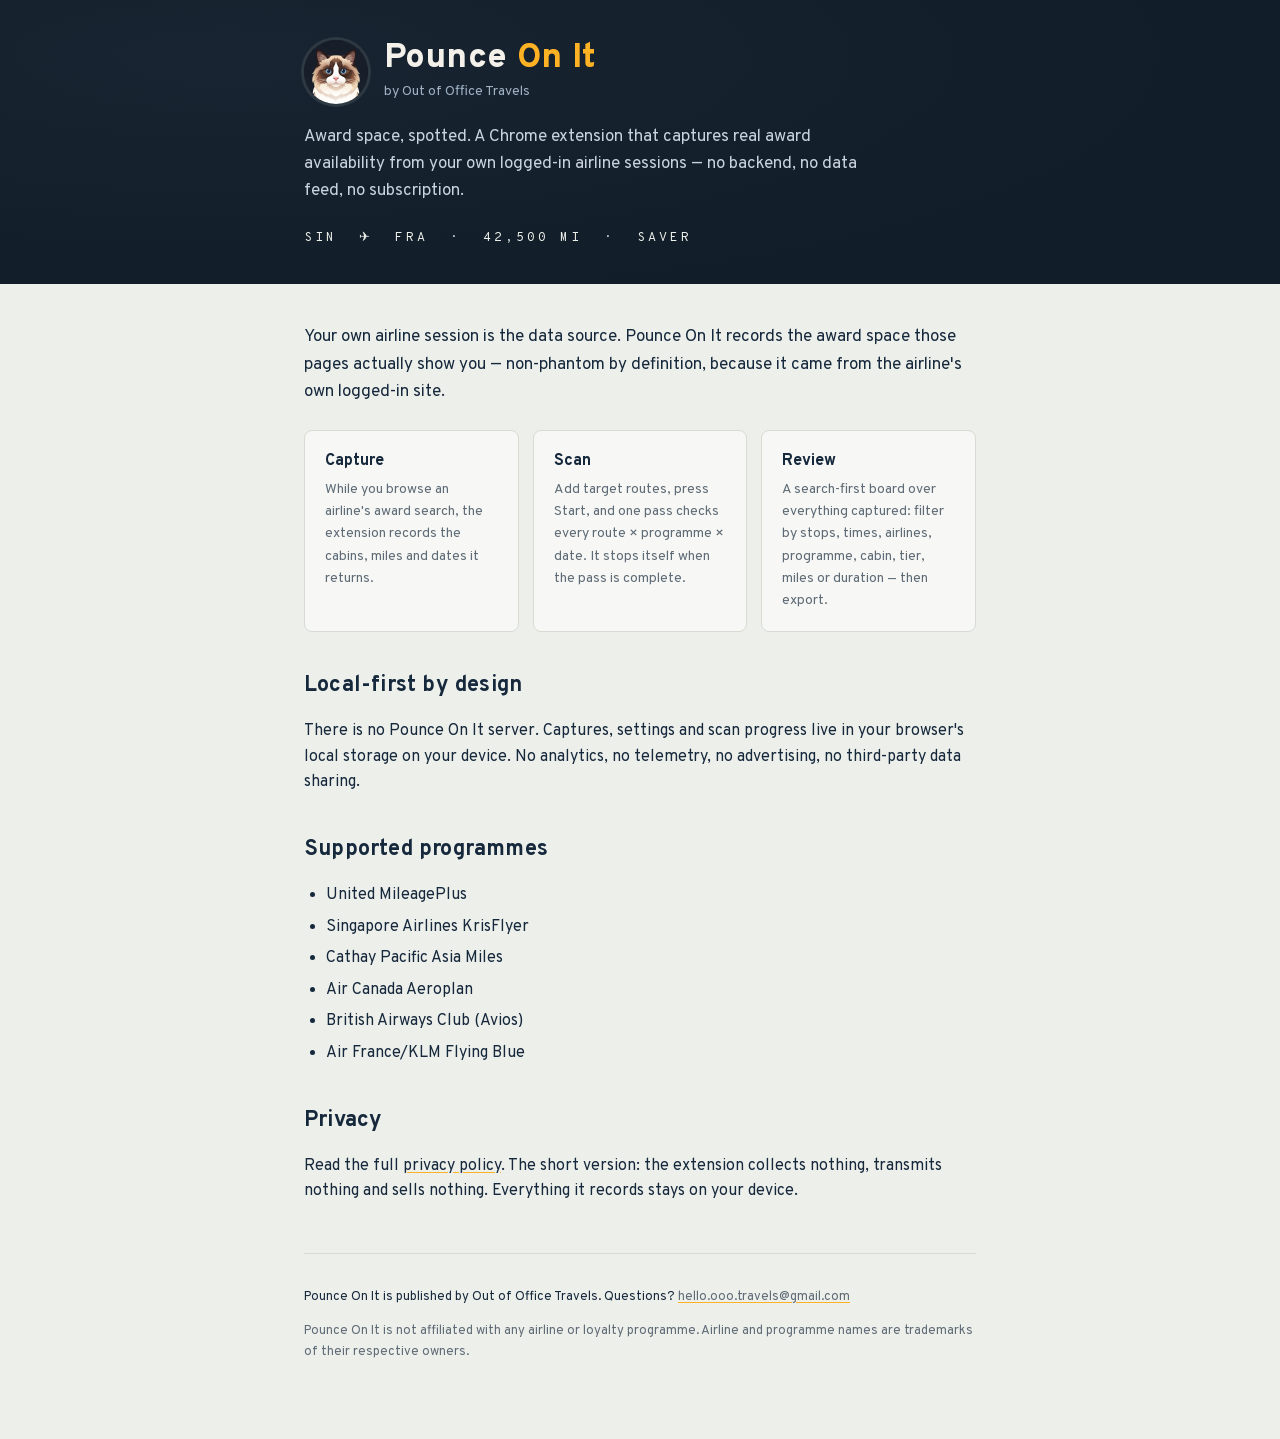
==== index.html @ 4fceac23 "Pounce On It: landing page and privacy policy Co-Authored-By: Claude Code <noreply@anthropic.com>" ====
<!doctype html>
<html lang="en">
<head>
<meta charset="utf-8">
<meta name="viewport" content="width=device-width, initial-scale=1">
<title>Pounce On It — award space, spotted</title>
<meta name="description" content="A local-first Chrome extension that captures award flight availability from your own airline sessions and scans target routes.">
<link rel="icon" href="assets/icon128.png">
<link rel="stylesheet" href="style.css">
</head>
<body>

<header class="hero">
  <div class="wrap">
    <div class="brand">
      <img src="assets/cat.jpg" alt="Pounce, the cat">
      <div>
        <h1>Pounce <em>On It</em></h1>
        <p class="by">by Out of Office Travels</p>
      </div>
    </div>
    <p class="tagline">Award space, spotted. A Chrome extension that captures real award availability from your own logged-in airline sessions — no backend, no data feed, no subscription.</p>
    <div class="route">SIN &nbsp;✈&nbsp; FRA &nbsp;·&nbsp; 42,500 MI &nbsp;·&nbsp; SAVER</div>
  </div>
</header>

<main class="wrap">

  <p class="lede">Your own airline session is the data source. Pounce On It records the award space those pages actually show you — non-phantom by definition, because it came from the airline's own logged-in site.</p>

  <div class="points">
    <div class="card">
      <h3>Capture</h3>
      <p>While you browse an airline's award search, the extension records the cabins, miles and dates it returns.</p>
    </div>
    <div class="card">
      <h3>Scan</h3>
      <p>Add target routes, press Start, and one pass checks every route × programme × date. It stops itself when the pass is complete.</p>
    </div>
    <div class="card">
      <h3>Review</h3>
      <p>A search-first board over everything captured: filter by stops, times, airlines, programme, cabin, tier, miles or duration — then export.</p>
    </div>
  </div>

  <h2>Local-first by design</h2>
  <p>There is no Pounce On It server. Captures, settings and scan progress live in your browser's local storage on your device. No analytics, no telemetry, no advertising, no third-party data sharing.</p>

  <h2>Supported programmes</h2>
  <ul>
    <li>United MileagePlus</li>
    <li>Singapore Airlines KrisFlyer</li>
    <li>Cathay Pacific Asia Miles</li>
    <li>Air Canada Aeroplan</li>
    <li>British Airways Club (Avios)</li>
    <li>Air France/KLM Flying Blue</li>
  </ul>

  <h2>Privacy</h2>
  <p>Read the full <a href="privacy.html">privacy policy</a>. The short version: the extension collects nothing, transmits nothing and sells nothing. Everything it records stays on your device.</p>

  <footer>
    <p>Pounce On It is published by Out of Office Travels. Questions? <a href="mailto:hello.ooo.travels@gmail.com">hello.ooo.travels@gmail.com</a></p>
    <p class="small">Pounce On It is not affiliated with any airline or loyalty programme. Airline and programme names are trademarks of their respective owners.</p>
  </footer>

</main>
</body>
</html>
---- style.css ----
/* Pounce On It — site styles. Self-hosted fonts, no third-party requests. */
@font-face {
  font-family: 'Overpass';
  src: url('assets/overpass.woff2') format('woff2');
  font-weight: 100 900;
  font-display: swap;
}
@font-face {
  font-family: 'Overpass Mono';
  src: url('assets/overpass-mono.woff2') format('woff2');
  font-weight: 100 900;
  font-display: swap;
}

:root {
  --board: #111d28;
  --board-hi: #182431;
  --concourse: #edefea;
  --surface: #f7f8f5;
  --ink: #16283c;
  --dim: #5f6b76;
  --signal: #ffb224;
  --line: #d8dbd3;
  --font-ui: 'Overpass', system-ui, sans-serif;
  --font-mono: 'Overpass Mono', ui-monospace, monospace;
}

* { box-sizing: border-box; }

body {
  margin: 0;
  font-family: var(--font-ui);
  color: var(--ink);
  background: var(--concourse);
  line-height: 1.6;
  -webkit-font-smoothing: antialiased;
}

a { color: var(--ink); text-decoration-color: var(--signal); text-underline-offset: 2px; }
a:hover { text-decoration-color: var(--ink); }

.wrap { max-width: 720px; margin: 0 auto; padding: 0 24px 64px; }

header.hero {
  background: var(--board);
  background-image: radial-gradient(120% 140% at 18% 20%, var(--board-hi) 0%, var(--board) 62%);
  color: #f3f1ea;
  padding: 40px 0 36px;
  margin-bottom: 40px;
}
header.hero .wrap { padding-bottom: 0; }
.brand { display: flex; align-items: center; gap: 16px; }
.brand img { width: 64px; height: 64px; border-radius: 50%; object-fit: cover; box-shadow: 0 0 0 3px rgba(237,239,234,.10); }
.brand h1 { margin: 0; font-size: 34px; font-weight: 800; letter-spacing: .4px; line-height: 1.05; }
.brand h1 em { font-style: normal; color: var(--signal); }
.brand .by { margin: 4px 0 0; color: #9fb0c2; font-size: 14px; }
.tagline { margin: 20px 0 0; color: #c9d3dd; font-size: 17px; max-width: 52ch; }
.route {
  margin-top: 22px; font-family: var(--font-mono); font-size: 13px;
  letter-spacing: 3px; color: #edefea;
}

h2 { font-size: 22px; margin: 36px 0 8px; letter-spacing: .2px; }
h3 { font-size: 16px; margin: 26px 0 4px; }
p, li { color: var(--ink); }
.lede { font-size: 17px; }

.card {
  background: var(--surface);
  border: 1px solid var(--line);
  border-radius: 8px;
  padding: 18px 20px;
  margin: 16px 0;
}

.points { display: grid; grid-template-columns: repeat(auto-fit, minmax(200px, 1fr)); gap: 14px; margin: 24px 0; }
.points .card { margin: 0; }
.points h3 { margin-top: 0; }
.points p { margin: 4px 0 0; color: var(--dim); font-size: 14px; }

.mono { font-family: var(--font-mono); }
.small { font-size: 13px; color: var(--dim); }
.amber { color: #8a5a00; }
hr { border: 0; border-top: 1px solid var(--line); margin: 32px 0; }

footer { margin-top: 48px; padding-top: 20px; border-top: 1px solid var(--line); font-size: 13px; color: var(--dim); }
footer a { color: var(--dim); }

ul { padding-left: 22px; }
li { margin: 6px 0; }

@media (max-width: 520px) {
  .brand h1 { font-size: 26px; }
  header.hero { padding: 30px 0 28px; }
}
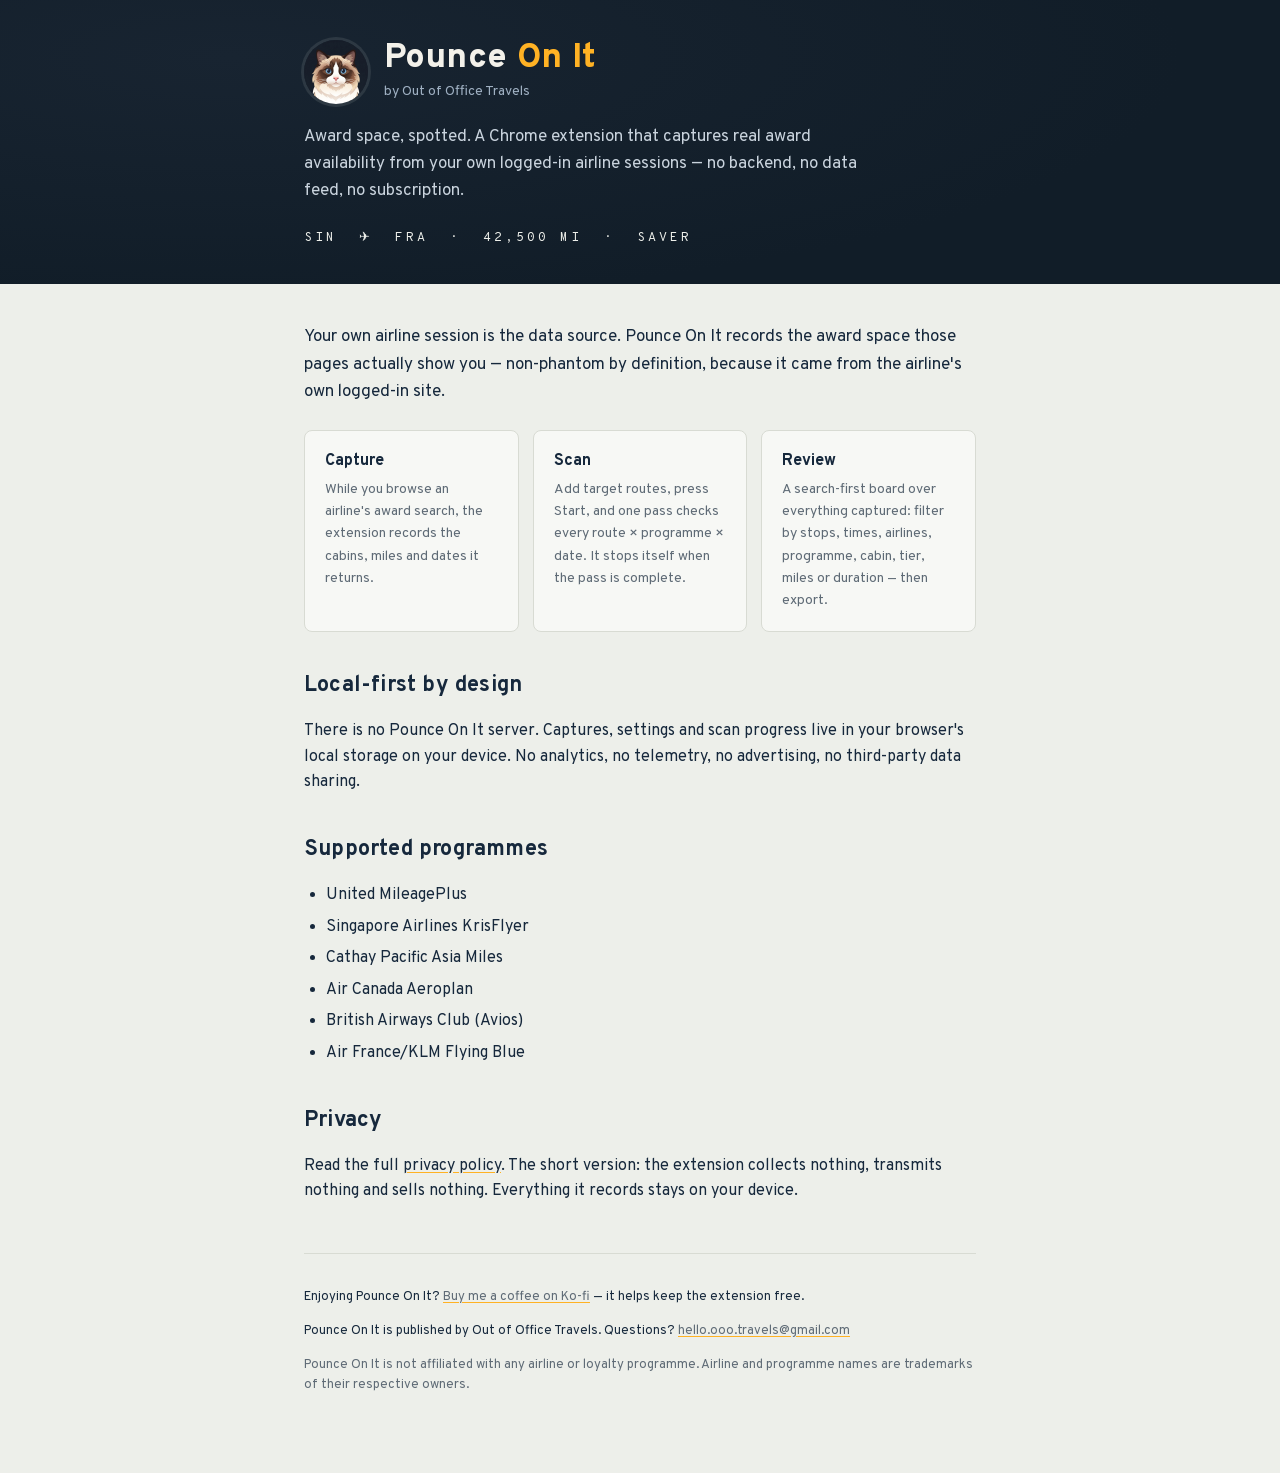
==== commit 26b9fac0: "Landing page: add the Ko-fi support link Co-Authored-By: Claude Code <noreply@anthropic.com>" ====
--- a/index.html
+++ b/index.html
@@ -60,6 +60,7 @@
   <p>Read the full <a href="privacy.html">privacy policy</a>. The short version: the extension collects nothing, transmits nothing and sells nothing. Everything it records stays on your device.</p>
 
   <footer>
+    <p>Enjoying Pounce On It? <a href="https://ko-fi.com/pounceonit" rel="noopener">Buy me a coffee on Ko-fi</a> — it helps keep the extension free.</p>
     <p>Pounce On It is published by Out of Office Travels. Questions? <a href="mailto:hello.ooo.travels@gmail.com">hello.ooo.travels@gmail.com</a></p>
     <p class="small">Pounce On It is not affiliated with any airline or loyalty programme. Airline and programme names are trademarks of their respective owners.</p>
   </footer>
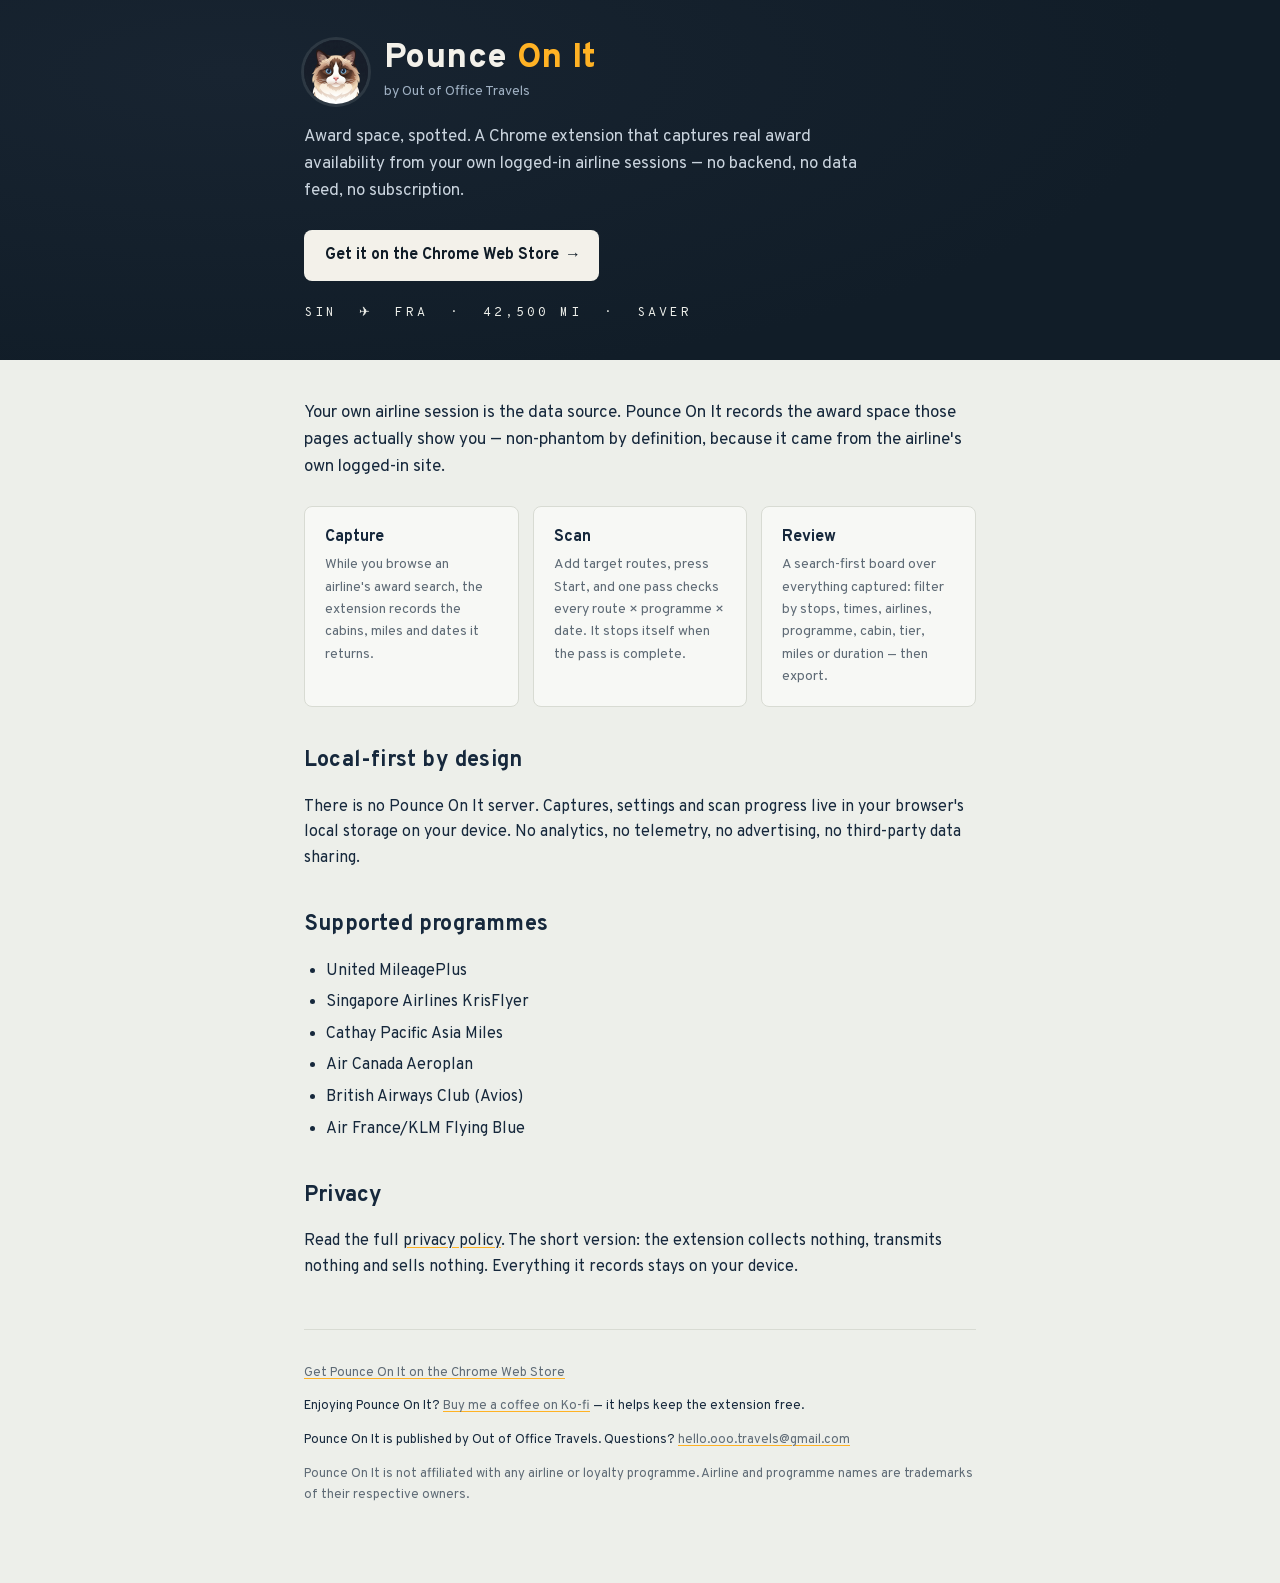
==== commit 6bc17b3e: "Landing page: link to the live Chrome Web Store listing Co-Authored-By: Claude Code <noreply@anthrop" ====
--- a/index.html
+++ b/index.html
@@ -20,6 +20,7 @@
       </div>
     </div>
     <p class="tagline">Award space, spotted. A Chrome extension that captures real award availability from your own logged-in airline sessions — no backend, no data feed, no subscription.</p>
+    <a class="cta" href="https://chromewebstore.google.com/detail/pounce-on-it/mpbnnfpoplcjcphoocicpicaakjgaaab" rel="noopener">Get it on the Chrome Web Store <span class="arrow" aria-hidden="true">→</span></a>
     <div class="route">SIN &nbsp;✈&nbsp; FRA &nbsp;·&nbsp; 42,500 MI &nbsp;·&nbsp; SAVER</div>
   </div>
 </header>
@@ -60,6 +61,7 @@
   <p>Read the full <a href="privacy.html">privacy policy</a>. The short version: the extension collects nothing, transmits nothing and sells nothing. Everything it records stays on your device.</p>
 
   <footer>
+    <p><a href="https://chromewebstore.google.com/detail/pounce-on-it/mpbnnfpoplcjcphoocicpicaakjgaaab" rel="noopener">Get Pounce On It on the Chrome Web Store</a></p>
     <p>Enjoying Pounce On It? <a href="https://ko-fi.com/pounceonit" rel="noopener">Buy me a coffee on Ko-fi</a> — it helps keep the extension free.</p>
     <p>Pounce On It is published by Out of Office Travels. Questions? <a href="mailto:hello.ooo.travels@gmail.com">hello.ooo.travels@gmail.com</a></p>
     <p class="small">Pounce On It is not affiliated with any airline or loyalty programme. Airline and programme names are trademarks of their respective owners.</p>
--- a/style.css
+++ b/style.css
@@ -60,6 +60,16 @@
   letter-spacing: 3px; color: #edefea;
 }
 
+.cta {
+  display: inline-flex; align-items: center; gap: 9px;
+  margin-top: 24px; padding: 12px 20px; border-radius: 8px;
+  background: #f3f1ea; color: #111d28; font-weight: 700; font-size: 16px;
+  text-decoration: none; border: 1px solid rgba(237, 239, 234, .28);
+  transition: background .15s ease, transform .15s ease;
+}
+.cta:hover { background: #fff; transform: translateY(-1px); }
+.cta .arrow { font-family: var(--font-mono); }
+
 h2 { font-size: 22px; margin: 36px 0 8px; letter-spacing: .2px; }
 h3 { font-size: 16px; margin: 26px 0 4px; }
 p, li { color: var(--ink); }
